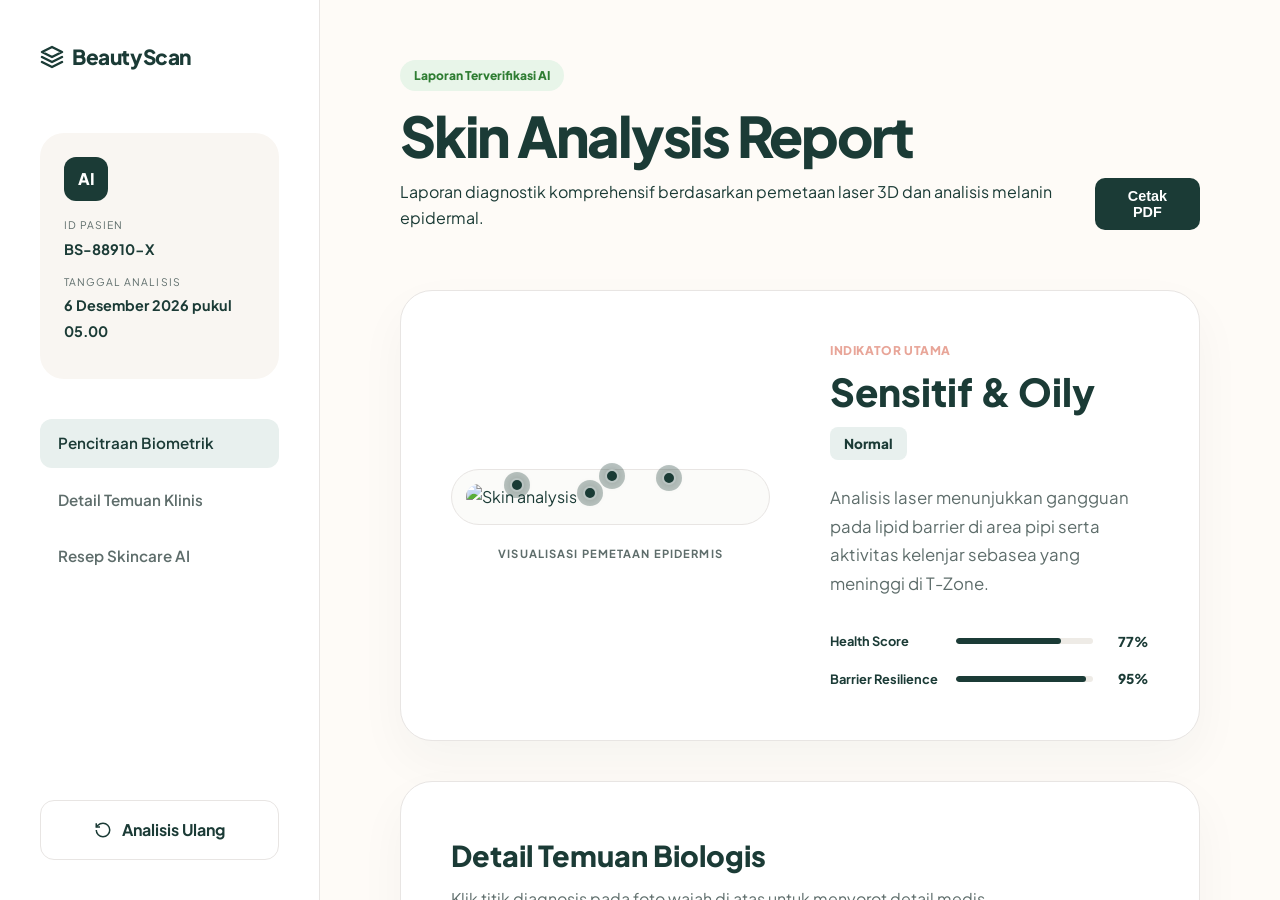
==== result.html @ 9c883212 "mantap banget" ====
<!DOCTYPE html>
<html lang="id">
<head>
  <meta charset="UTF-8" />
  <meta name="viewport" content="width=device-width, initial-scale=1.0" />
  <title>Hasil Diagnosis — BeautyScan</title>
  <link rel="preconnect" href="https://fonts.googleapis.com">
  <link rel="preconnect" href="https://fonts.gstatic.com" crossorigin>
  <link href="https://fonts.googleapis.com/css2?family=Plus+Jakarta+Sans:wght@400;500;600;700;800&display=swap" rel="stylesheet">
  <link rel="stylesheet" href="style.css" />
</head>
<body class="page-fade-in">
  <!-- Custom Cursor -->
  <div class="cursor-ring"></div>
  <div class="cursor-dot"></div>

  <div id="resultsView" class="report-container">
    
    <!-- Sidebar / Patient Info (Static but Premium) -->
    <aside class="report-sidebar">
      <div class="sidebar-header">
        <div class="logo">
          <svg width="24" height="24" viewBox="0 0 24 24" fill="none" stroke="var(--accent-main)" stroke-width="2.5" stroke-linecap="round" stroke-linejoin="round"><path d="M12 2L2 7l10 5 10-5-10-5z"/><path d="M2 17l10 5 10-5"/><path d="M2 12l10 5 10-5"/></svg>
          <span>BeautyScan</span>
        </div>
      </div>
      
      <div class="sidebar-user">
        <div class="user-avatar-wrap">
           <div class="avatar-placeholder">AI</div>
        </div>
        <div class="user-meta">
          <span class="meta-label">ID Pasien</span>
          <span class="meta-value">BS-88910-X</span>
        </div>
        <div class="user-meta">
          <span class="meta-label">Tanggal Analisis</span>
          <span class="meta-value" id="scanTimestamp">Memuat...</span>
        </div>
      </div>

      <nav class="report-nav">
        <a href="#results" class="active">Pencitraan Biometrik</a>
        <a href="#detailed-analysis">Detail Temuan Klinis</a>
        <a href="#recommendations">Resep Skincare AI</a>
      </nav>

      <div class="sidebar-footer">
        <a href="index.html" class="btn-re-scan">
          <svg width="18" height="18" viewBox="0 0 24 24" fill="none" stroke="currentColor" stroke-width="2"><path d="M3 12a9 9 0 1 0 9-9 9.75 9.75 0 0 0-6.74 2.74L3 8"/><path d="M3 3v5h5"/></svg>
          Analisis Ulang
        </a>
      </div>
    </aside>

    <!-- Main Report Content -->
    <main class="report-main">
      <header class="report-header">
        <div class="header-content">
          <span class="badge-status">Laporan Terverifikasi AI</span>
          <h1>Skin Analysis Report</h1>
          <p>Laporan diagnostik komprehensif berdasarkan pemetaan laser 3D dan analisis melanin epidermal.</p>
        </div>
        <div class="header-action">
          <button class="btn-print" onclick="window.print()">Cetak PDF</button>
        </div>
      </header>

      <section id="results" class="section-card hero-diagnostic">
        <div class="diagnostic-grid">
          <div class="visual-pane">
            <div class="annotated-wrap">
              <img id="resultImg" src="" alt="Skin analysis" class="result-photo" />
              <div class="annotation-dot dot-1" data-id="0"><span class="dot-pulse"></span></div>
              <div class="annotation-dot dot-2" data-id="1"><span class="dot-pulse"></span></div>
              <div class="annotation-dot dot-3" data-id="2"><span class="dot-pulse"></span></div>
              <div class="annotation-dot dot-4" data-id="3"><span class="dot-pulse"></span></div>
            </div>
            <div class="image-label">Visualisasi Pemetaan Epidermis</div>
          </div>
          <div class="insight-pane">
            <div class="insight-status-wrap">
              <span class="insight-small-label">Indikator Utama</span>
              <h2 id="primaryStatus">Menganalisis...</h2>
              <div class="condition-badge" id="conditionBadge">Normal</div>
            </div>
            <div class="insight-description">
              <p id="primaryDesc">Sistem AI sedang merekapitulasi data biologis Anda...</p>
            </div>
            
            <div class="skin-metrics-bar">
               <div class="metric-item">
                 <div class="metric-label">Health Score</div>
                 <div class="metric-track"><div class="metric-fill" style="width: 82%;"></div></div>
                 <div class="metric-value">82%</div>
               </div>
               <div class="metric-item">
                 <div class="metric-label">Barrier Resilience</div>
                 <div class="metric-track"><div class="metric-fill" style="width: 65%;"></div></div>
                 <div class="metric-value">65%</div>
               </div>
            </div>
          </div>
        </div>
      </section>

      <section id="detailed-analysis" class="section-card">
        <div class="section-header">
          <h3>Detail Temuan Biologis</h3>
          <p>Klik titik diagnosis pada foto wajah di atas untuk menyorot detail medis spesifik.</p>
        </div>
        <div id="resultCardsContainer" class="results-cards-grid">
          <!-- Dynamic Cards -->
        </div>
      </section>

      <section id="recommendations" class="section-card recommendation-box">
        <div class="section-header center">
           <span class="badge-reco">Rekomendasi Ahli AI</span>
           <h2>Preskripsi Skincare Personal</h2>
           <p>Kurasi produk berdasarkan kebutuhan nutrisi dan perlindungan barrier kulit Anda.</p>
        </div>

        <!-- Custom Filter -->
        <div class="filter-bar" id="toggleWrap" style="display:none;">
          <div class="sensitive-filter-card">
              <div class="filter-info">
                  <strong>Mode Kulit Sensitif</strong>
                  <span>Filter bahan aktif yang berpotensi mengiritasi.</span>
              </div>
              <label class="toggle-switch">
                  <input type="checkbox" id="sensitiveToggle">
                  <span class="toggle-slider"></span>
              </label>
          </div>
        </div>

        <div class="product-tabs-container">
          <div class="category-tabs">
            <button class="tab-btn active" data-cat="cleanser">
               <div class="icon">🧼</div>
               <span>Pembersih</span>
            </button>
            <button class="tab-btn" data-cat="moisturizer">
               <div class="icon">🧴</div>
               <span>Pelembap</span>
            </button>
            <button class="tab-btn" data-cat="serum">
               <div class="icon">🧪</div>
               <span>Serum</span>
            </button>
            <button class="tab-btn" data-cat="spf">
               <div class="icon">☀️</div>
               <span>Sunscreen</span>
            </button>
          </div>
          <div class="products-grid-modern" id="productsScroll">
             <!-- Products injected via JS -->
          </div>
        </div>
      </section>
      
      <footer class="report-footer">
        <p>Analisis ini didukung oleh BeautyScan AI Engine v2.4. Data bersifat referensi dan tidak menggantikan konsultasi medis langsung.</p>
      </footer>
    </main>
  </div>

  <div class="report-bg-ornaments"></div>

  <script src="script.js"></script>
</body>
</html>
---- style.css ----
:root {
  /* Colors */
  --base-bg: #FEFBF7; /* Krem Medvi-style */
  --alt-bg: #F9F6F2; /* Seksi background lebih gelap sedikit */
  --accent-main: #1B3B36; /* Deep Forest Green (Medvi Primary) */
  --accent-secondary: #E8A598; /* Peach (Tetap simpan untuk sentuhan kecantikan) */
  --accent-dark: #122925;
  --accent-light: #E8F0EE; /* Sage super terang */
  
  --text-main: #1B3B36; /* Pakai hijau gelap untuk teks agar lebih kohesif */
  --text-muted: #5E6D6B; /* Abu-abu kehijauan */
  
  --card-bg: #FFFFFF;
  --border-color: #E8E5E3;
  
  /* Badge Condition Colors */
  --badge-red: #FCE8E8;
  --badge-red-text: #E57373;
  --badge-yellow: #FFF4E5;
  --badge-yellow-text: #F6B86C;
  --badge-purple: #F3E8FC;
  --badge-purple-text: #A673E5;
  --badge-green: #E8FCEF;
  --badge-green-text: #66C48B;
  
  /* Metrics */
  --radius-sm: 8px;
  --radius-md: 16px;
  --radius-lg: 24px;
  --radius-xl: 32px;
  --radius-pill: 999px;
  
  --shadow-sm: 0 4px 12px rgba(44, 44, 42, 0.03);
  --shadow-md: 0 12px 32px rgba(44, 44, 42, 0.06);
  --shadow-lg: 0 24px 50px rgba(44, 44, 42, 0.1);
  
  --font-primary: 'Plus Jakarta Sans', sans-serif;
  --transition: 0.3s cubic-bezier(0.25, 0.8, 0.25, 1);
}

*, *::before, *::after { box-sizing: border-box; margin: 0; padding: 0; }
html { scroll-behavior: smooth; }

.page-fade-in {
  opacity: 0;
  transition: opacity 0.5s ease-out;
}

body {
  font-family: var(--font-primary);
  background-color: var(--base-bg);
  color: var(--text-main);
  line-height: 1.6;
}

/* ── CUSTOM CURSOR ── */
.cursor-ring {
  width: 32px;
  height: 32px;
  border: 1px solid var(--accent-main);
  border-radius: 50%;
  position: fixed;
  pointer-events: none;
  z-index: 10000;
  transition: transform 0.2s ease-out, opacity 0.3s ease, border-width 0.2s ease;
  transform: translate(-50%, -50%);
  opacity: 0;
}
.cursor-dot {
  width: 6px;
  height: 6px;
  background: var(--accent-main);
  border-radius: 50%;
  position: fixed;
  pointer-events: none;
  z-index: 10001;
  transform: translate(-50%, -50%);
  transition: transform 0.1s ease;
  opacity: 0;
}
body:hover .cursor-ring, body:hover .cursor-dot { opacity: 1; }

.cursor-ring.active { transform: translate(-50%, -50%) scale(1.8); background: rgba(27, 59, 54, 0.05); }

@media (min-width: 901px) {
  * { cursor: none !important; }
}
button, a, .faq-question, .tab-btn, .sample-img { cursor: none !important; }
a { text-decoration: none; color: inherit; transition: var(--transition); }

.container {
  max-width: 100%;
  margin: 0 auto;
  padding: 0 4%;
}

.alt-bg {
  background-color: var(--alt-bg);
}

/* ── MODULAR UI BUTTONS ── */
.btn-cta, .btn-primary-large {
  display: inline-flex;
  align-items: center;
  justify-content: center;
  background: var(--accent-main);
  color: #FFFFFF;
  border-radius: var(--radius-pill);
  font-weight: 600;
  transition: var(--transition);
  box-shadow: 0 4px 14px rgba(27, 59, 54, 0.2);
}

.btn-cta {
  padding: 10px 24px;
  font-size: 0.95rem;
}

.btn-primary-large {
  padding: 16px 36px;
  font-size: 1.1rem;
}

.btn-cta:hover, .btn-primary-large:hover {
  background: var(--accent-dark);
  transform: translateY(-3px) scale(1.02);
  box-shadow: 0 12px 28px rgba(27, 59, 54, 0.3);
}

.btn-cta:active, .btn-primary-large:active {
  transform: translateY(-1px) scale(0.98);
}

/* ── HEADER ── */
.app-header {
  padding: 20px 0;
  background: transparent;
  position: fixed;
  top: 0; left: 0; right: 0;
  z-index: 1000;
  transition: all 0.4s ease;
}

.app-header.scrolled {
  padding: 12px 0;
  background: rgba(254, 251, 247, 0.8);
  backdrop-filter: blur(20px);
  border-bottom: 1px solid rgba(27, 59, 54, 0.05);
  box-shadow: var(--shadow-sm);
}

.nav-container { display: flex; justify-content: space-between; align-items: center; max-width: 100%; margin: 0 auto; padding: 0 4%;}
.logo { display:flex; align-items:center; gap:8px; font-weight:800; font-size:1.3rem; color:var(--text-main); letter-spacing: -0.02em;}
.nav-links { display: flex; gap: 40px; font-weight: 500; font-size: 0.95rem; color: var(--text-muted); }
.nav-links a:hover { color: var(--accent-main); }
.nav-actions { display: flex; align-items: center; }

/* ── HERO SECTION ── */
.hero-section {
  padding: 160px 0 100px; /* offset for absolute header */
}
.hero-container {
  display: grid;
  grid-template-columns: 1fr 1fr;
  gap: 60px;
  align-items: center;
  max-width: 100%;
  margin: 0 auto;
  padding: 0 4%;
}

.hero-badge {
  display: inline-block;
  font-size: 0.85rem;
  font-weight: 600;
  color: var(--accent-main);
  background: var(--accent-light);
  padding: 6px 16px;
  border-radius: var(--radius-pill);
  margin-bottom: 24px;
}

.hero-headline {
  font-size: clamp(2.5rem, 5vw, 4.2rem);
  font-weight: 800;
  line-height: 1.15;
  margin-bottom: 24px;
  letter-spacing: -0.03em;
}

.hero-headline span {
  color: var(--accent-main);
}

.hero-subtitle {
  font-size: 1.15rem;
  color: var(--text-muted);
  margin-bottom: 40px;
  max-width: 90%;
  line-height: 1.7;
}

/* Hero Visual */
.hero-visual { position: relative; }
.image-wrapper {
  position: relative;
  border-radius: var(--radius-xl);
  z-index: 1;
}
.hero-img {
  width: 100%;
  height: 540px;
  object-fit: cover;
  border-radius: var(--radius-xl);
}

.floating-badge {
  position: absolute;
  background: rgba(255, 255, 255, 0.95);
  backdrop-filter: blur(10px);
  padding: 12px 20px;
  border-radius: var(--radius-pill);
  box-shadow: var(--shadow-md);
  font-weight: 600;
  font-size: 0.9rem;
  display: flex;
  align-items: center;
  gap: 10px;
  z-index: 2;
  animation: floatUpDown 4s ease-in-out infinite;
}

.badge-1 { top: 40px; right: -20px; }
.badge-2 { bottom: 60px; left: -30px; animation-delay: 1.5s; }

.badge-dot { width: 10px; height: 10px; border-radius: 50%; display: block; }
.pulse-pink { background: var(--accent-main); box-shadow: 0 0 0 4px var(--accent-light); }
.pulse-sage { background: #81C784; box-shadow: 0 0 0 4px #E8F5E9; }

@keyframes floatUpDown {
  0%, 100% { transform: translateY(0); }
  50% { transform: translateY(-10px); }
}

/* ── COMMON SECTION STRUCTURE ── */
.section-spacer { padding: 80px 0; }
.section-header { margin-bottom: 64px; }
.section-header.center { text-align: center; }
.section-header h2 { font-size: clamp(2.2rem, 4vw, 3rem); font-weight: 800; letter-spacing: -0.02em; margin-bottom: 16px; line-height: 1.1; }
.section-header p { font-size: 1.15rem; color: var(--text-muted); max-width: 600px; margin: 0 auto; line-height: 1.6; }

/* ── HOW IT WORKS ── */
.how-it-works-section { background-color: var(--alt-bg); }
.steps-grid { display: grid; grid-template-columns: repeat(3, 1fr); gap: 60px; }
.step-card { text-align: center; position: relative; }
.step-number {
  color: var(--accent-light);
  font-size: 10rem;
  font-weight: 800;
  position: absolute;
  top: -60px; left: 50%;
  transform: translateX(-50%);
  z-index: 0;
  opacity: 0.4;
  line-height: 1;
  pointer-events: none;
}
.step-icon {
  width: 84px; height: 84px;
  background: white;
  border-radius: 50%;
  border: 1px solid var(--border-color);
  display: flex; align-items: center; justify-content: center;
  margin: 0 auto 32px;
  color: var(--accent-main);
  position: relative; z-index: 1;
  box-shadow: var(--shadow-sm);
}
.step-card h3 { font-size: 1.5rem; margin-bottom: 16px; font-weight: 700; position: relative; z-index: 1;}
.step-card p { color: var(--text-muted); position: relative; z-index: 1; font-size: 1.05rem; }

/* ── ASYMMETRIC GRIDS (MEDVI STYLE) ── */
.medvi-grid {
  display: grid;
  grid-template-columns: 1fr 1fr;
  gap: 100px;
  align-items: center;
}

.medvi-grid.reverse { direction: rtl; }
.medvi-grid.reverse > * { direction: ltr; }

.grid-visual-composite {
  display: grid;
  grid-template-columns: repeat(2, 1fr);
  gap: 20px;
  position: relative;
}

.img-main { grid-column: span 2; border-radius: var(--radius-lg); height: 400px; object-fit: cover; }
.img-sub { border-radius: var(--radius-lg); height: 250px; object-fit: cover; }

.content-block h2 {
  font-size: clamp(2rem, 4vw, 3rem);
  font-weight: 800;
  line-height: 1.1;
  margin-bottom: 24px;
  letter-spacing: -0.02em;
}

.content-block p {
  font-size: 1.1rem;
  color: var(--text-muted);
  margin-bottom: 32px;
  max-width: 500px;
}

.checklist {
  list-style: none;
  margin-bottom: 32px;
}

.checklist li {
  display: flex;
  align-items: center;
  gap: 12px;
  margin-bottom: 12px;
  font-weight: 600;
  color: var(--text-main);
}

/* ── RESULTS LAYOUT ── */
.results-header { text-align: left; }
.results-layout { display: block; position: relative; }
.results-main-stack { display: flex; flex-direction: column; gap: 40px; width: 100%; }
.results-top-row { display: grid; grid-template-columns: 1.2fr 1fr; gap: 40px; align-items: stretch; margin-bottom: 20px; }

@media (max-width: 1100px) {
  .results-top-row { grid-template-columns: 1fr; }
}

.results-visual-col { display: flex; flex-direction: column; width: 100%; min-width: 0; }
.annotated-wrap.modern-card { min-height: 500px; display: flex; align-items: center; justify-content: center; overflow: hidden; width: 100%; }
.result-photo { width: 100%; height: auto; max-height: 700px; object-fit: cover; }

.primary-insight-card {
  background: var(--accent-main);
  color: white;
  padding: 40px;
  border-radius: var(--radius-xl);
  display: flex;
  flex-direction: column;
  justify-content: center;
  box-shadow: var(--shadow-lg);
  width: 100%;
}
.primary-insight-card .small-badge { color: rgba(255,255,255,0.6); margin-bottom: 24px;}
.primary-insight-card h2 { font-size: 2.22rem; margin-bottom: 20px; font-weight: 800; line-height: 1.2; }
.primary-insight-card h2 span { color: var(--accent-secondary); }
.primary-insight-card p { font-size: 1.15rem; opacity: 0.9; line-height: 1.7; }

.results-cards-container { 
  display: grid; 
  grid-template-columns: 1fr; 
  gap: 24px; 
  width: 100%;
}
.result-card {
  background: var(--card-bg);
  border-radius: var(--radius-lg);
  padding: 32px;
  border: 1px solid var(--border-color);
  transition: var(--transition);
}
.result-card:hover { border-color: var(--accent-main); box-shadow: var(--shadow-md); transform: translateY(-4px); }
.result-card-header { display: flex; align-items: center; gap: 16px; margin-bottom: 24px; }
.result-card-icon { width: 52px; height: 52px; border-radius: 14px; background: var(--alt-bg); display: flex; align-items: center; justify-content: center; color: var(--accent-main); }
.result-card-title h3 { font-size: 1.25rem; font-weight: 700; margin-bottom: 4px; }
.result-status { font-size: 0.7rem; font-weight: 800; text-transform: uppercase; letter-spacing: 0.05em; padding: 4px 12px; border-radius: 100px; background: var(--border-color); color: var(--text-muted); }

.result-card-body p { font-size: 1rem; color: var(--text-muted); line-height: 1.6; margin-bottom: 20px; }
.result-card-body strong { color: var(--text-main); display: block; margin-top: 20px; font-size: 0.85rem; text-transform: uppercase; letter-spacing: 0.05em; margin-bottom: 6px; }

/* ── RECOMMENDATIONS ── */
.reco-section { padding-top: 100px; border-top: 1px solid var(--border-color); }
.products-grid { 
  display: grid; 
  grid-template-columns: repeat(2, 1fr); 
  gap: 30px; 
  max-width: 1000px; 
  margin: 0 auto;
}
.product-card {
  display: grid;
  grid-template-columns: 200px 1fr;
  background: var(--card-bg);
  border-radius: var(--radius-lg);
  overflow: hidden;
  border: 1px solid var(--border-color);
  transition: var(--transition);
}
.product-img-box { height: 100%; background: #F8F8F8; }
.product-body { padding: 32px; }

/* ── SKELETON LOADER ── */
.skeleton {
  background: linear-gradient(110deg, #ececec 8%, #f5f5f5 18%, #ececec 33%);
  background-size: 200% 100%;
  animation: 1.5s shine linear infinite;
  border-radius: 12px;
}
@keyframes shine { to { background-position-x: -200%; } }

/* ── CHECKLIST ── */
.checklist { list-style: none; margin-top: 24px; }
.checklist li {
  position: relative;
  padding-left: 28px;
  margin-bottom: 12px;
  font-weight: 600;
  color: var(--text-main);
}
.checklist li::before {
  content: '→';
  position: absolute;
  left: 0;
  color: var(--accent-secondary);
  font-weight: 900;
}

.checklist-anim li {
  opacity: 0;
  transform: translateX(15px);
  animation: slideCheck 0.5s cubic-bezier(0.2, 0.8, 0.2, 1) forwards;
}
.checklist-anim li:nth-child(1) { animation-delay: 0.2s; }
.checklist-anim li:nth-child(2) { animation-delay: 0.4s; }
.checklist-anim li:nth-child(3) { animation-delay: 0.6s; }
.checklist-anim li:nth-child(4) { animation-delay: 0.8s; }

@keyframes slideCheck {
  to { opacity: 1; transform: translateX(0); }
}

/* ── FAQ SECTION ── */
.faq-container { max-width: 800px; margin: 0 auto; }
.faq-item {
  border-bottom: 1px solid var(--border-color);
  padding: 24px 0;
}
.faq-question {
  font-size: 1.25rem;
  font-weight: 700;
  display: flex;
  justify-content: space-between;
  align-items: center;
  cursor: pointer;
}
.faq-answer {
  padding-top: 16px;
  color: var(--text-muted);
  display: none;
}
.faq-item.active .faq-answer { display: block; }
.faq-item.active .faq-question svg { transform: rotate(180deg); }

/* ── FEATURES ── */
.features-grid { display: grid; grid-template-columns: repeat(3, 1fr); gap: 24px; }
.feature-card {
  background: var(--card-bg);
  padding: 40px 32px;
  border-radius: var(--radius-lg);
  border: 1px solid var(--border-color);
  box-shadow: var(--shadow-sm);
  transition: var(--transition);
}
.feature-card:hover {
  transform: translateY(-5px);
  box-shadow: var(--shadow-md);
}
.f-icon { font-size: 2.5rem; margin-bottom: 24px; color: var(--accent-main); }
.feature-card.reveal { opacity: 0; transform: translateY(30px); transition: all 0.8s cubic-bezier(0.25, 1, 0.5, 1); }
.feature-card.reveal.active { opacity: 1; transform: translateY(0); }

/* ── SCROLL REVEAL UTILITY ── */
.reveal { opacity: 0; transform: translateY(40px); transition: all 0.8s cubic-bezier(0.22, 1, 0.36, 1); }
.reveal.active { opacity: 1; transform: translateY(0); }

/* ── UPLOAD SECTION ── */
.upload-header { text-align: center; margin-bottom: 48px; }
.upload-header h2 { font-size: clamp(2.2rem, 3.5vw, 2.8rem); font-weight: 800; margin-bottom: 12px; line-height: 1.1; }
.upload-header p { color: var(--text-muted); font-size: 1.1rem; }

.upload-wrapper { display: flex; flex-direction: column; align-items: center; }
.upload-card { max-width: 860px !important; }
.modern-card {
  background: var(--card-bg);
  width: 100%;
  max-width: 600px;
  border-radius: var(--radius-xl);
  box-shadow: var(--shadow-md);
  overflow: hidden;
}

.card-state { padding: 48px; text-align: center; }

/* State 1: Upload DND */
.upload-border-dashed {
  border: 2px dashed var(--accent-main);
  border-radius: var(--radius-lg);
  padding: 60px 20px;
  transition: var(--transition);
  background: rgba(250, 218, 221, 0.1);
}
.modern-card.drag-over .upload-border-dashed {
  background: var(--accent-light);
  border-style: solid;
}
.cloud-icon { color: var(--accent-main); margin-bottom: 20px; }
.upload-border-dashed h3 { font-size: 1.4rem; font-weight: 700; margin-bottom: 8px; }
.drop-text { color: var(--text-muted); margin-bottom: 32px; }

.sample-images-wrap { margin-top: 32px; }
.sample-text { font-size: 0.9rem; color: var(--text-muted); margin-bottom: 16px; }
.sample-row { display: flex; gap: 12px; justify-content: center; }
.sample-img {
  width: 60px; height: 60px;
  border-radius: var(--radius-sm);
  background-size: cover; background-position: center;
  cursor: pointer;
  border: 2px solid transparent;
  transition: var(--transition);
}
.sample-img:hover { border-color: var(--accent-main); transform: scale(1.05); }

/* State 2: Scanner Shimmer */
.scanning-wrapper { width: 100%; }
.scan-image-wrap {
  position: relative;
  width: 100%;
  aspect-ratio: 1;
  max-height: 300px;
  border-radius: var(--radius-lg);
  overflow: hidden;
  margin-bottom: 32px;
}
.scan-img-underlay { width: 100%; height: 100%; object-fit: cover; opacity: 0.8; filter: grayscale(50%); }
.shimmer-overlay {
  position: absolute;
  inset: 0;
  background: linear-gradient(90deg, transparent, rgba(232, 165, 152, 0.2), transparent);
  background-size: 200% 100%;
  animation: shimmer 2s infinite;
  z-index: 1;
}
@keyframes shimmer { 0% { background-position: -200% 0; } 100% { background-position: 200% 0; } }

.scanning-scanner-line {
  position: absolute; left: 0; right: 0; height: 3px;
  background: var(--accent-main);
  box-shadow: 0 0 15px 4px rgba(232, 165, 152, 0.6);
  animation: scanLine 2.5s ease-in-out infinite alternate;
  z-index: 2;
}
@keyframes scanLine { 0% { top: 0; } 100% { top: 100%; } }

.scan-progress-area h3 { font-size: 1.25rem; font-weight: 700; margin-bottom: 16px; }
.scan-progress-track { width: 100%; height: 8px; background: var(--border-color); border-radius: var(--radius-pill); margin-bottom: 12px; overflow: hidden; }
.scan-progress-fill { height: 100%; width: 0%; background: var(--accent-main); transition: width 0.1s linear; }
.scan-hint { font-size: 0.9rem; color: var(--text-muted); }


/* ── TESTIMONIALS ── */
.testi-grid { display: grid; grid-template-columns: 1fr 1fr; gap: 32px; max-width: 900px; margin: 0 auto;}
.testi-card {
  background: var(--card-bg);
  padding: 40px;
  border-radius: var(--radius-lg);
  border: 1px solid var(--border-color);
  box-shadow: var(--shadow-sm);
}
.testi-stars { color: #FFB800; font-size: 1.2rem; margin-bottom: 20px; }
.testi-text { font-size: 1.1rem; font-weight: 500; font-style: italic; margin-bottom: 32px; line-height: 1.6; }
.testi-user { display: flex; align-items: center; gap: 16px; }
.t-avatar img { width: 48px; height: 48px; border-radius: 50%; object-fit: cover; }
.t-info strong { font-weight: 700; display: block; }
.t-info span { font-size: 0.85rem; color: var(--text-muted); }


/* ── FOOTER ── */
.site-footer { background: var(--card-bg); padding: 80px 0 30px; border-top: 1px solid var(--border-color); }
.footer-grid { display: grid; grid-template-columns: 2fr 1fr 1fr; gap: 60px; margin-bottom: 60px; }
.f-about { color: var(--text-muted); margin-top: 16px; max-width: 300px; }
.f-col h4 { font-size: 1rem; font-weight: 700; margin-bottom: 24px; }
.f-col a { display: block; margin-bottom: 16px; color: var(--text-muted); font-weight: 500;}
.f-col a:hover { color: var(--accent-main); }
.footer-bottom { border-top: 1px solid var(--border-color); padding-top: 30px; text-align: center; color: var(--text-muted); font-size: 0.9rem; }


/* ── NEW REPORT LAYOUT (RESULT PAGE) ── */
.report-container {
  display: flex;
  min-height: 100vh;
  background: var(--base-bg);
  position: relative;
  overflow: hidden;
}

/* Sidebar */
.report-sidebar {
  width: 320px;
  background: white;
  border-right: 1px solid var(--border-color);
  padding: 40px;
  display: flex;
  flex-direction: column;
  position: sticky;
  top: 0;
  height: 100vh;
  z-index: 100;
  overflow-y: auto; /* Agar sidebar bisa di-scroll jika konten berlebih */
}

.sidebar-header { margin-bottom: 60px; }
.sidebar-user { margin-bottom: 40px; padding: 24px; background: var(--alt-bg); border-radius: var(--radius-lg); }
.avatar-placeholder { width: 44px; height: 44px; background: var(--accent-main); color: white; border-radius: 12px; display: flex; align-items: center; justify-content: center; font-weight: 800; margin-bottom: 16px; }
.user-meta { margin-bottom: 12px; }
.meta-label { display: block; font-size: 0.65rem; text-transform: uppercase; letter-spacing: 0.1em; color: var(--text-muted); margin-bottom: 2px; }
.meta-value { font-weight: 700; font-size: 0.9rem; color: var(--text-main); }

.report-nav { display: flex; flex-direction: column; gap: 8px; flex: 1; }
.report-nav a { padding: 12px 18px; border-radius: 12px; font-weight: 600; color: var(--text-muted); transition: all 0.3s ease; font-size: 0.95rem; text-decoration: none; }
.report-nav a:hover, .report-nav a.active { background: var(--accent-light); color: var(--accent-main); }

.btn-re-scan { display: flex; align-items: center; justify-content: center; gap: 10px; padding: 16px; background: white; border: 1px solid var(--border-color); border-radius: 14px; font-weight: 700; color: var(--accent-main); transition: all 0.3s ease; margin-top: 30px; text-decoration: none; }
.btn-re-scan:hover { background: var(--accent-light); border-color: var(--accent-main); }

/* Main Content Area */
.report-main {
  flex: 1;
  padding: 60px 80px;
  overflow-y: auto;
  position: relative;
  z-index: 5;
  height: 100vh; /* Pastikan sticky sidebar bekerja dengan scroll container ini */
}

.report-header { display: flex; justify-content: space-between; align-items: flex-end; margin-bottom: 60px; }
.badge-status { display: inline-block; padding: 6px 14px; background: #E8F5E9; color: #2E7D32; border-radius: 100px; font-size: 0.75rem; font-weight: 800; margin-bottom: 16px; }
.report-header h1 { font-size: 3.5rem; font-weight: 800; letter-spacing: -0.04em; line-height: 1; margin-bottom: 16px; }
.btn-print { padding: 10px 20px; background: var(--accent-main); color: white; border-radius: 10px; font-weight: 700; border: none; font-size: 0.9rem; }

/* Section Cards */
.section-card { background: white; border-radius: 32px; padding: 50px; margin-bottom: 40px; border: 1px solid var(--border-color); box-shadow: 0 20px 50px rgba(27, 59, 54, 0.04); }
.section-header { margin-bottom: 32px; text-align: left; }
.section-header.center { text-align: center; }
.section-header h3 { font-size: 1.8rem; font-weight: 800; margin-bottom: 8px; }
.section-header p { font-size: 1rem; color: var(--text-muted); margin: 0; }
.section-header.center p { margin: 0 auto; max-width: 600px; }

/* Diagnostic Hero Grid */
.diagnostic-grid { display: grid; grid-template-columns: 1fr 1fr; gap: 60px; align-items: center; }
.visual-pane .annotated-wrap { background: #fbfbf9; padding: 14px; border-radius: var(--radius-xl); border: 1px solid var(--border-color); position: relative;}
.result-photo { width: 100%; border-radius: var(--radius-lg); object-fit: cover; max-height: 500px;}
.image-label { text-align: center; font-size: 0.7rem; color: var(--text-muted); margin-top: 20px; font-weight: 700; text-transform: uppercase; letter-spacing: 0.1em; }

/* Annotation Dots & Labels */
.annotation-dot { position: absolute; width: 24px; height: 24px; cursor: pointer; z-index: 10; transform: translate(-50%, -50%); }
.dot-1 { top: 25%; left: 70%; } .dot-2 { top: 52%; left: 45%; } .dot-3 { top: 38%; left: 22%; } .dot-4 { top: 20%; left: 52%; }
.dot-pulse { display: block; width: 14px; height: 14px; background: var(--accent-main); border-radius: 50%; border: 2px solid white; box-shadow: 0 0 10px rgba(0,0,0,0.2); position: relative; }
.dot-pulse::after { content: ''; position: absolute; inset: -8px; background: rgba(27,59,54,0.3); border-radius: 50%; animation: pulseDot 2s ease-out infinite; }

/* Handle/Hint indicator */
.annotation-dot::before {
  content: 'Diagnosis Point';
  position: absolute;
  bottom: 120%;
  left: 50%;
  transform: translateX(-50%) translateY(10px);
  background: var(--accent-main);
  color: white;
  font-size: 0.65rem;
  font-weight: 800;
  padding: 4px 10px;
  border-radius: 4px;
  white-space: nowrap;
  opacity: 0;
  transition: all 0.3s ease;
  pointer-events: none;
}
.annotation-dot:hover::before { opacity: 1; transform: translateX(-50%) translateY(0); }
@keyframes pulseDot { 0% { transform: scale(1); opacity: 1; } 100% { transform: scale(2.5); opacity: 0; } }

.insight-pane { display: flex; flex-direction: column; }
.insight-status-wrap { margin-bottom: 24px; }
.insight-small-label { font-size: 0.75rem; font-weight: 800; color: var(--accent-secondary); text-transform: uppercase; margin-bottom: 8px; display: block; letter-spacing: 0.05em; }
.insight-status-wrap h2 { font-size: 2.4rem; font-weight: 800; margin-bottom: 12px; line-height: 1.2; }
.condition-badge { display: inline-block; padding: 6px 14px; background: var(--accent-light); color: var(--accent-main); border-radius: 8px; font-weight: 800; font-size: 0.85rem; }
.insight-description { font-size: 1.05rem; color: var(--text-muted); line-height: 1.7; margin-bottom: 32px; }

/* Metrics Bar */
.skin-metrics-bar { display: flex; flex-direction: column; gap: 16px; }
.metric-item { display: grid; grid-template-columns: 110px 1fr 40px; gap: 16px; align-items: center; }
.metric-label { font-size: 0.8rem; font-weight: 700; }
.metric-track { height: 6px; background: #EEEBE6; border-radius: 100px; overflow: hidden; }
.metric-fill { height: 100%; background: var(--accent-main); border-radius: 100px; }
.metric-value { font-weight: 800; font-size: 0.85rem; text-align: right; }

/* Detailed Cards Grid */
.results-cards-grid { display: grid; grid-template-columns: repeat(2, 1fr); gap: 20px; }
.result-card-modern { background: #fbfbf9; padding: 28px; border-radius: 20px; border: 1px solid transparent; transition: all 0.3s ease; }
.result-card-modern:hover { background: white; border-color: var(--border-color); box-shadow: 0 10px 30px rgba(0,0,0,0.03); transform: translateY(-3px); }

/* Reco Box & Tabs */
.recommendation-box { background: white; }
.category-tabs { 
  display: flex; 
  gap: 16px; 
  margin-bottom: 40px; 
  background: var(--alt-bg); 
  padding: 8px; 
  border-radius: 20px; 
  width: fit-content;
}

.tab-btn {
  display: flex;
  align-items: center;
  gap: 10px;
  background: transparent;
  border: none;
  padding: 12px 24px;
  border-radius: 14px;
  font-family: inherit;
  font-weight: 700;
  font-size: 0.95rem;
  color: var(--text-muted);
  transition: all 0.3s ease;
}

.tab-btn .icon { font-size: 1.2rem; }

.tab-btn.active {
  background: white;
  color: var(--accent-main);
  box-shadow: 0 4px 12px rgba(0,0,0,0.05);
}

.tab-btn:hover:not(.active) {
  background: rgba(27,59,54,0.03);
  color: var(--accent-main);
}
.products-grid-modern { display: grid; grid-template-columns: repeat(2, 1fr); gap: 24px; }
.product-card-premium { background: white; border-radius: 24px; overflow: hidden; border: 1px solid var(--border-color); display: flex; flex-direction: column; transition: all 0.4s ease; }
.product-card-premium:hover { transform: translateY(-6px); box-shadow: 0 15px 40px rgba(0,0,0,0.05); }
.product-img-wrap { height: 210px; background: #F7F7F7; display: flex; align-items: center; justify-content: center; position: relative; }
.product-badge { position: absolute; top: 12px; left: 12px; padding: 4px 10px; background: var(--accent-main); color: white; font-size: 0.65rem; font-weight: 800; border-radius: 100px; }
.product-content { padding: 24px; flex: 1; display: flex; flex-direction: column; }
.product-brand { font-size: 0.7rem; font-weight: 800; color: var(--accent-secondary); text-transform: uppercase; margin-bottom: 6px; letter-spacing: 0.1em; }
.product-name { font-size: 1.15rem; font-weight: 800; margin-bottom: 10px; line-height: 1.3; }
.product-desc { font-size: 0.9rem; color: var(--text-muted); line-height: 1.6; margin-bottom: 20px; flex: 1; }
.product-meta { display: flex; justify-content: space-between; align-items: center; padding-top: 16px; border-top: 1px dashed #EDECE9; }
.product-price { font-weight: 800; font-size: 1.1rem; }
.btn-buy { padding: 8px 18px; background: var(--accent-light); color: var(--accent-main); border-radius: 100px; font-weight: 700; font-size: 0.85rem; }

/* Filter & Toggle Bar */
.filter-bar { margin-bottom: 32px; }
.sensitive-filter-card { 
  display: flex; 
  justify-content: space-between; 
  align-items: center; 
  padding: 24px; 
  background: #FFF9FA; 
  border: 1px solid #FFEBEB; 
  border-radius: 20px; 
  box-shadow: 0 4px 15px rgba(255, 105, 135, 0.05);
}

.filter-info strong { display: block; font-size: 1.05rem; font-weight: 800; color: #D81B60; margin-bottom: 2px; }
.filter-info span { font-size: 0.9rem; color: #AD1457; opacity: 0.8; }

.toggle-switch {
  position: relative;
  display: inline-block;
  width: 54px;
  height: 28px;
}

.toggle-switch input { opacity: 0; width: 0; height: 0; }

.toggle-slider {
  position: absolute;
  cursor: pointer;
  top: 0; left: 0; right: 0; bottom: 0;
  background-color: #E0E0E0;
  transition: .4s;
  border-radius: 34px;
}

.toggle-slider:before {
  position: absolute;
  content: "";
  height: 22px; width: 22px;
  left: 3px; bottom: 3px;
  background-color: white;
  transition: .4s;
  border-radius: 50%;
  box-shadow: 0 2px 4px rgba(0,0,0,0.1);
}

.toggle-switch input:checked + .toggle-slider {
  background-color: #EC407A; /* Pinkish accent for sensitive */
}

.toggle-switch input:checked + .toggle-slider:before {
  transform: translateX(26px);
}


/* ── IMMERSIVE SCAN VIEW ── */
.scan-fullscreen { display: flex; align-items: center; justify-content: center; width: 100vw; height: 100vh; padding: 40px; background: var(--base-bg); position: fixed; inset: 0; z-index: 1000; }
.scan-layout-container { display: grid; grid-template-columns: 1.1fr 1fr; width: 100%; max-width: 1100px; height: 85vh; background: white; border-radius: 32px; overflow: hidden; box-shadow: 0 50px 100px rgba(27, 59, 54, 0.12); border: 1px solid rgba(27, 59, 54, 0.05); }
.scan-visual-pane { background: #fbfbf9; display: flex; align-items: center; justify-content: center; padding: 40px; position: relative; overflow: hidden; border-right: 1px solid var(--border-color); }
.scan-photo-frame { position: relative; width: 100%; max-width: 420px; max-height: calc(100% - 20px); aspect-ratio: 4/5; border-radius: 24px; overflow: hidden; box-shadow: 0 30px 60px rgba(27,59,54,0.12); display: flex; align-items: center; justify-content: center; }
.scan-photo-frame img { width: 100%; height: 100%; object-fit: cover; }
.scan-dashboard-pane { display: flex; flex-direction: column; padding: 60px 50px; background: white; }
.scan-live-badge { display: inline-block; padding: 6px 14px; background: var(--accent-light); color: var(--accent-main); border-radius: 100px; font-size: 0.75rem; font-weight: 800; margin-bottom: 20px; letter-spacing: 0.05em; }
.scan-msg { font-size: 2rem; font-weight: 800; line-height: 1.2; letter-spacing: -0.02em; margin-bottom: 12px; }
.scan-sub { color: var(--text-muted); line-height: 1.6; margin-bottom: 40px; }
.scan-progress-track { height: 10px; background: #F0f0ed; border-radius: 100px; overflow: hidden; margin-bottom: 12px; }
.scan-progress-fill { height: 100%; background: linear-gradient(90deg, var(--accent-main), var(--accent-secondary)); transition: width 0.1s linear; }
.progress-info { display: flex; justify-content: space-between; font-weight: 700; font-size: 0.85rem; margin-bottom: 8px; }

/* Responsive Overrides */
@media (max-width: 1024px) {
  .report-container { flex-direction: column; }
  .report-sidebar { width: 100%; height: auto; position: relative; padding: 24px; border-right: none; border-bottom: 1px solid var(--border-color); }
  .report-main { padding: 40px 24px; }
  .diagnostic-grid { grid-template-columns: 1fr; gap: 40px; }
  .results-cards-grid { grid-template-columns: 1fr; }
  .products-grid-modern { grid-template-columns: 1fr; }
  .scan-layout-container { grid-template-columns: 1fr; height: auto; max-height: 90vh; overflow-y: auto; }
  .scan-visual-pane { border-right: none; border-bottom: 1px solid var(--border-color); padding: 30px; }
}

@media (max-width: 640px) {
  .report-header h1 { font-size: 2.5rem; }
  .section-card { padding: 24px; border-radius: 20px; }
  .report-sidebar { padding: 20px; }
  .avatar-placeholder { width: 36px; height: 36px; font-size: 0.9rem; }
  .scan-msg { font-size: 1.6rem; }
}

/* Report Additions */
.result-card-header { display: flex; align-items: center; gap: 16px; margin-bottom: 24px; }
.result-title-group { display: flex; flex-direction: column; gap: 4px; }
.result-title { font-size: 1.1rem; font-weight: 800; color: var(--text-main); line-height: 1.2; }
.status-badge { display: inline-block; width: fit-content; padding: 4px 10px; border-radius: 6px; font-size: 0.65rem; font-weight: 800; text-transform: uppercase; letter-spacing: 0.05em; }

.badge-mild { background: #E8F5E9; color: #2E7D32; }
.badge-moderate { background: #FFF3E0; color: #EF6C00; }
.badge-significant { background: #FFEBEE; color: #C62828; }

.detail-row { font-size: 0.9rem; color: var(--text-muted); line-height: 1.6; margin-bottom: 16px; }
.detail-row strong { display: block; color: var(--text-main); font-weight: 800; font-size: 0.7rem; text-transform: uppercase; letter-spacing: 0.1em; margin-bottom: 4px; }
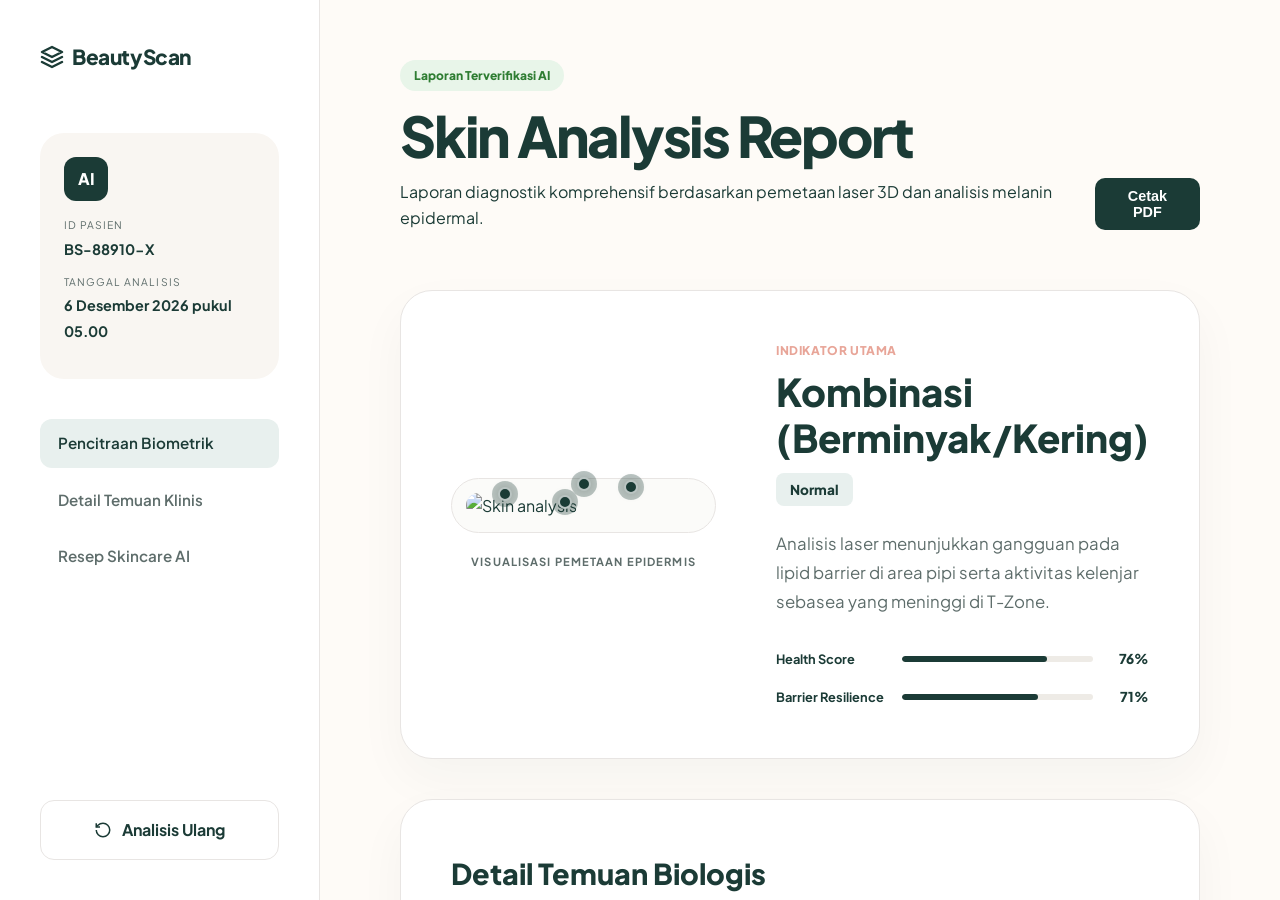
==== commit 4f992798: "m" ====
--- a/result.html
+++ b/result.html
@@ -2,7 +2,10 @@
 <html lang="id">
 <head>
   <meta charset="UTF-8" />
-  <meta name="viewport" content="width=device-width, initial-scale=1.0" />
+  <meta name="viewport" content="width=device-width, initial-scale=1.0, maximum-scale=1.0, user-scalable=no" />
+  <meta name="theme-color" content="#FEFBF7" />
+  <meta name="apple-mobile-web-app-capable" content="yes" />
+  <meta name="apple-mobile-web-app-status-bar-style" content="default" />
   <title>Hasil Diagnosis — BeautyScan</title>
   <link rel="preconnect" href="https://fonts.googleapis.com">
   <link rel="preconnect" href="https://fonts.gstatic.com" crossorigin>
--- a/style.css
+++ b/style.css
@@ -831,27 +831,58 @@
 .scan-progress-fill { height: 100%; background: linear-gradient(90deg, var(--accent-main), var(--accent-secondary)); transition: width 0.1s linear; }
 .progress-info { display: flex; justify-content: space-between; font-weight: 700; font-size: 0.85rem; margin-bottom: 8px; }
 
-/* Responsive Overrides */
+/* ── UNIVERSAL RESPONSIVE POLISH ── */
 @media (max-width: 1024px) {
+  .hero-container { grid-template-columns: 1fr; text-align: center; gap: 40px; padding-top: 40px; }
+  .hero-subtitle { margin: 0 auto 40px; }
+  .medvi-grid { grid-template-columns: 1fr; gap: 40px; }
+  .medvi-grid.reverse { direction: ltr; }
+  .steps-grid { grid-template-columns: 1fr; gap: 40px; }
+  .features-grid { grid-template-columns: 1fr; }
+  
   .report-container { flex-direction: column; }
-  .report-sidebar { width: 100%; height: auto; position: relative; padding: 24px; border-right: none; border-bottom: 1px solid var(--border-color); }
-  .report-main { padding: 40px 24px; }
+  .report-sidebar { 
+    width: 100%; height: auto; position: relative; padding: 30px 24px; 
+    border-right: none; border-bottom: 1px solid var(--border-color); 
+  }
+  .sidebar-header { margin-bottom: 30px; }
+  .sidebar-user { display: grid; grid-template-columns: auto 1fr 1fr; align-items: center; gap: 20px; padding: 16px; margin-bottom: 20px; }
+  .user-avatar-wrap { margin-bottom: 0; }
+  .avatar-placeholder { margin-bottom: 0; }
+  .report-nav { flex-direction: row; overflow-x: auto; padding-bottom: 10px; gap: 5px; }
+  .report-nav a { white-space: nowrap; padding: 10px 16px; font-size: 0.85rem; }
+  .btn-re-scan { margin-top: 15px; width: 100%; }
+
+  .report-main { padding: 40px 24px; height: auto; overflow: visible; }
+  .report-header { flex-direction: column; align-items: flex-start; gap: 20px; margin-bottom: 40px; }
+  .report-header h1 { font-size: 2.8rem; }
+  
   .diagnostic-grid { grid-template-columns: 1fr; gap: 40px; }
   .results-cards-grid { grid-template-columns: 1fr; }
   .products-grid-modern { grid-template-columns: 1fr; }
-  .scan-layout-container { grid-template-columns: 1fr; height: auto; max-height: 90vh; overflow-y: auto; }
+  
+  .scan-layout-container { grid-template-columns: 1fr; height: auto; max-height: 95vh; overflow-y: auto; }
   .scan-visual-pane { border-right: none; border-bottom: 1px solid var(--border-color); padding: 30px; }
+  .scan-dashboard-pane { padding: 30px 24px; }
 }
 
 @media (max-width: 640px) {
-  .report-header h1 { font-size: 2.5rem; }
-  .section-card { padding: 24px; border-radius: 20px; }
-  .report-sidebar { padding: 20px; }
-  .avatar-placeholder { width: 36px; height: 36px; font-size: 0.9rem; }
-  .scan-msg { font-size: 1.6rem; }
-}
-
-/* Report Additions */
+  .hero-headline { font-size: 2.5rem; }
+  .section-card { padding: 24px; border-radius: 20px; margin-bottom: 24px; }
+  .report-header h1 { font-size: 2.22rem; }
+  .diagnostic-grid { gap: 24px; }
+  .insight-status-wrap h2 { font-size: 1.8rem; }
+  .metric-item { grid-template-columns: 1fr 40px; gap: 10px; }
+  .metric-label { grid-column: span 2; }
+  
+  .category-tabs { width: 100%; overflow-x: auto; flex-wrap: nowrap; }
+  .tab-btn { padding: 10px 16px; font-size: 0.85rem; }
+  
+  .footer-grid { grid-template-columns: 1fr; gap: 40px; text-align: center; }
+  .f-about { margin: 16px auto 0; }
+}
+
+/* ── ADDITIONAL REFINEMENTS ── */
 .result-card-header { display: flex; align-items: center; gap: 16px; margin-bottom: 24px; }
 .result-title-group { display: flex; flex-direction: column; gap: 4px; }
 .result-title { font-size: 1.1rem; font-weight: 800; color: var(--text-main); line-height: 1.2; }
@@ -863,3 +894,4 @@
 
 .detail-row { font-size: 0.9rem; color: var(--text-muted); line-height: 1.6; margin-bottom: 16px; }
 .detail-row strong { display: block; color: var(--text-main); font-weight: 800; font-size: 0.7rem; text-transform: uppercase; letter-spacing: 0.1em; margin-bottom: 4px; }
+
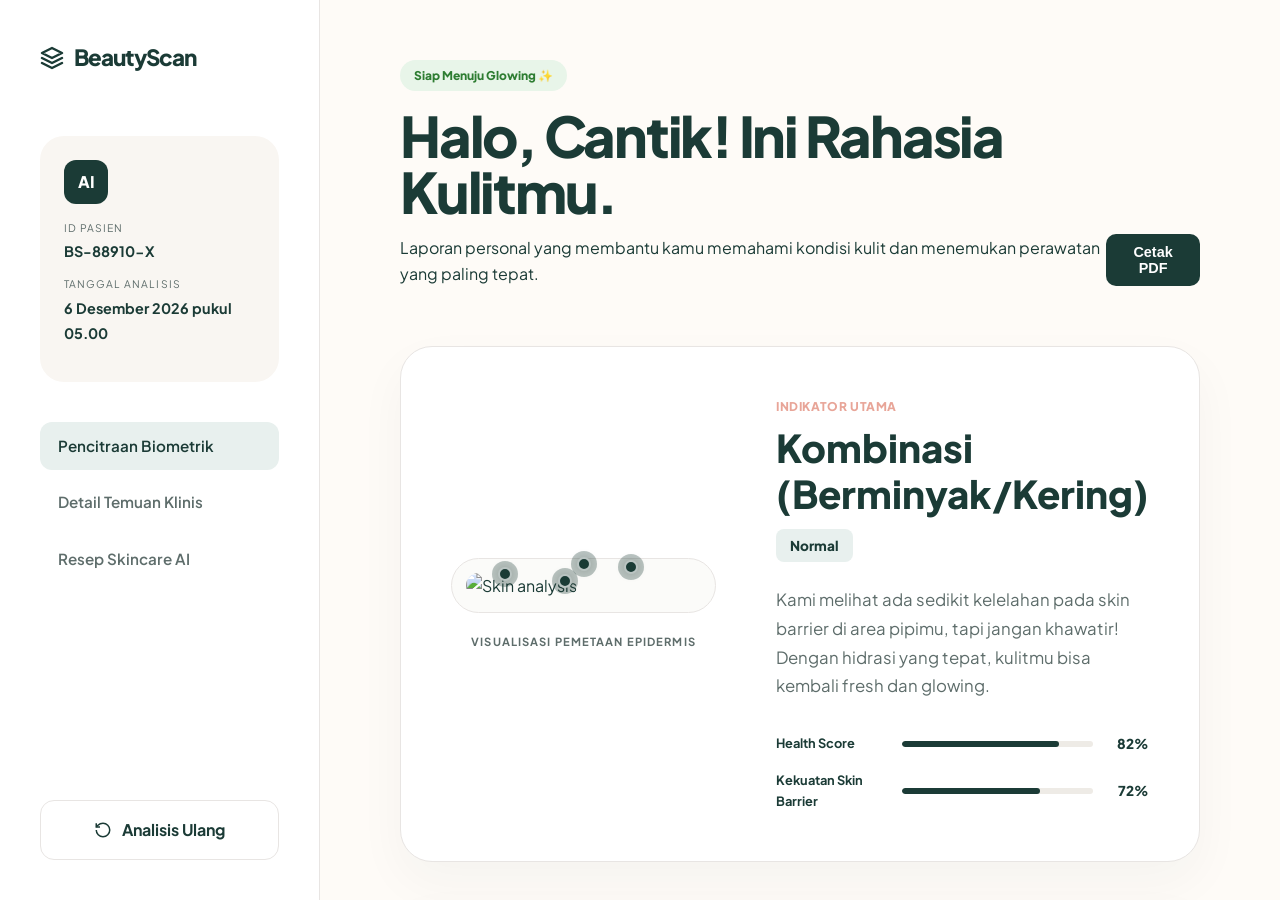
==== commit a8cf0e3b: "s" ====
--- a/result.html
+++ b/result.html
@@ -60,9 +60,9 @@
     <main class="report-main">
       <header class="report-header">
         <div class="header-content">
-          <span class="badge-status">Laporan Terverifikasi AI</span>
-          <h1>Skin Analysis Report</h1>
-          <p>Laporan diagnostik komprehensif berdasarkan pemetaan laser 3D dan analisis melanin epidermal.</p>
+          <span class="badge-status">Siap Menuju Glowing ✨</span>
+          <h1>Halo, Cantik! Ini Rahasia Kulitmu.</h1>
+          <p>Laporan personal yang membantu kamu memahami kondisi kulit dan menemukan perawatan yang paling tepat.</p>
         </div>
         <div class="header-action">
           <button class="btn-print" onclick="window.print()">Cetak PDF</button>
@@ -97,11 +97,11 @@
                  <div class="metric-track"><div class="metric-fill" style="width: 82%;"></div></div>
                  <div class="metric-value">82%</div>
                </div>
-               <div class="metric-item">
-                 <div class="metric-label">Barrier Resilience</div>
-                 <div class="metric-track"><div class="metric-fill" style="width: 65%;"></div></div>
-                 <div class="metric-value">65%</div>
-               </div>
+                <div class="metric-item">
+                  <div class="metric-label">Kekuatan Skin Barrier</div>
+                  <div class="metric-track"><div class="metric-fill" style="width: 65%;"></div></div>
+                  <div class="metric-value">65%</div>
+                </div>
             </div>
           </div>
         </div>
@@ -109,8 +109,8 @@
 
       <section id="detailed-analysis" class="section-card">
         <div class="section-header">
-          <h3>Detail Temuan Biologis</h3>
-          <p>Klik titik diagnosis pada foto wajah di atas untuk menyorot detail medis spesifik.</p>
+          <h3>Apa yang Kulitmu Katakan</h3>
+          <p>Klik titik di atas foto wajahmu untuk melihat penjelasan detail tentang setiap area kulitmu.</p>
         </div>
         <div id="resultCardsContainer" class="results-cards-grid">
           <!-- Dynamic Cards -->
@@ -119,9 +119,9 @@
 
       <section id="recommendations" class="section-card recommendation-box">
         <div class="section-header center">
-           <span class="badge-reco">Rekomendasi Ahli AI</span>
-           <h2>Preskripsi Skincare Personal</h2>
-           <p>Kurasi produk berdasarkan kebutuhan nutrisi dan perlindungan barrier kulit Anda.</p>
+           <span class="badge-reco">Kurasi Khusus Untukmu</span>
+           <h2>Rekomendasi Skincare Personal</h2>
+           <p>Dipilihkan khusus berdasarkan kebutuhan nutrisi dan perlindungan unik kulitmu.</p>
         </div>
 
         <!-- Custom Filter -->
@@ -141,19 +141,27 @@
         <div class="product-tabs-container">
           <div class="category-tabs">
             <button class="tab-btn active" data-cat="cleanser">
-               <div class="icon">🧼</div>
+               <div class="icon">
+                 <svg width="18" height="18" viewBox="0 0 24 24" fill="none" stroke="currentColor" stroke-width="2.5" stroke-linecap="round" stroke-linejoin="round"><path d="M12 22a7 7 0 0 0 7-7c0-2-1-3.9-3-5.5s-3.5-4-4-6.5c-.5 2.5-2 4.9-4 6.5C6 11.1 5 13 5 15a7 7 0 0 0 7 7z"/></svg>
+               </div>
                <span>Pembersih</span>
             </button>
             <button class="tab-btn" data-cat="moisturizer">
-               <div class="icon">🧴</div>
+               <div class="icon">
+                 <svg width="18" height="18" viewBox="0 0 24 24" fill="none" stroke="currentColor" stroke-width="2.5" stroke-linecap="round" stroke-linejoin="round"><path d="M18 11V6a2 2 0 0 0-2-2H8a2 2 0 0 0-2 2v5"/><path d="M15 2h-6"/><path d="m6 10 3 3v7a2 2 0 0 0 2 2h2a2 2 0 0 0 2-2v-7l3-3"/></svg>
+               </div>
                <span>Pelembap</span>
             </button>
             <button class="tab-btn" data-cat="serum">
-               <div class="icon">🧪</div>
+               <div class="icon">
+                 <svg width="18" height="18" viewBox="0 0 24 24" fill="none" stroke="currentColor" stroke-width="2.5" stroke-linecap="round" stroke-linejoin="round"><path d="m19 19-4-4"/><path d="M19 15v4h-4"/><path d="M3 15v4h4"/><path d="m3 19 4-4"/><path d="m20 4-4 4-2-2 4-4 2 2Z"/><path d="M10 14.5l-2.5-2.5"/><path d="m15.5 10-2-2"/></svg>
+               </div>
                <span>Serum</span>
             </button>
             <button class="tab-btn" data-cat="spf">
-               <div class="icon">☀️</div>
+               <div class="icon">
+                 <svg width="18" height="18" viewBox="0 0 24 24" fill="none" stroke="currentColor" stroke-width="2.5" stroke-linecap="round" stroke-linejoin="round"><circle cx="12" cy="12" r="4"/><path d="M12 2v2"/><path d="M12 20v2"/><path d="m4.93 4.93 1.41 1.41"/><path d="m17.66 17.66 1.41 1.41"/><path d="M2 12h2"/><path d="M20 12h2"/><path d="m6.34 17.66-1.41 1.41"/><path d="m19.07 4.93-1.41 1.41"/></svg>
+               </div>
                <span>Sunscreen</span>
             </button>
           </div>
--- a/style.css
+++ b/style.css
@@ -44,6 +44,12 @@
 .page-fade-in {
   opacity: 0;
   transition: opacity 0.5s ease-out;
+}
+
+html, body {
+  overflow-x: hidden;
+  width: 100%;
+  position: relative;
 }
 
 body {
@@ -89,9 +95,9 @@
 a { text-decoration: none; color: inherit; transition: var(--transition); }
 
 .container {
-  max-width: 100%;
+  max-width: 1400px;
   margin: 0 auto;
-  padding: 0 4%;
+  padding: 0 5%;
 }
 
 .alt-bg {
@@ -103,33 +109,48 @@
   display: inline-flex;
   align-items: center;
   justify-content: center;
+  border-radius: var(--radius-pill);
+  font-weight: 700;
+  transition: all 0.3s cubic-bezier(0.19, 1, 0.22, 1);
+  cursor: pointer;
+  text-align: center;
+}
+
+.btn-primary-large {
   background: var(--accent-main);
-  color: #FFFFFF;
-  border-radius: var(--radius-pill);
-  font-weight: 600;
-  transition: var(--transition);
-  box-shadow: 0 4px 14px rgba(27, 59, 54, 0.2);
+  color: white !important;
+  padding: 14px 32px;
+  font-size: 1.05rem;
+  border: 1px solid var(--accent-main);
+  box-shadow: 0 10px 25px rgba(27, 59, 54, 0.1);
 }
 
 .btn-cta {
-  padding: 10px 24px;
-  font-size: 0.95rem;
-}
-
-.btn-primary-large {
-  padding: 16px 36px;
-  font-size: 1.1rem;
-}
-
-.btn-cta:hover, .btn-primary-large:hover {
+  background: transparent;
+  color: var(--accent-main) !important;
+  padding: 14px 32px;
+  font-size: 1.05rem;
+  border: 1.5px solid var(--accent-main);
+}
+
+
+
+
+.btn-primary-large:hover {
   background: var(--accent-dark);
-  transform: translateY(-3px) scale(1.02);
-  box-shadow: 0 12px 28px rgba(27, 59, 54, 0.3);
-}
-
-.btn-cta:active, .btn-primary-large:active {
+  transform: translateY(-3px);
+  box-shadow: 0 15px 35px rgba(27, 59, 54, 0.2);
+}
+
+.btn-cta:hover {
+  background: var(--accent-light);
+  transform: translateY(-3px);
+}
+
+.btn-primary-large:active, .btn-cta:active {
   transform: translateY(-1px) scale(0.98);
 }
+
 
 /* ── HEADER ── */
 .app-header {
@@ -137,7 +158,7 @@
   background: transparent;
   position: fixed;
   top: 0; left: 0; right: 0;
-  z-index: 1000;
+  z-index: 2500; /* Higher than mobile menu overlay */
   transition: all 0.4s ease;
 }
 
@@ -149,11 +170,71 @@
   box-shadow: var(--shadow-sm);
 }
 
-.nav-container { display: flex; justify-content: space-between; align-items: center; max-width: 100%; margin: 0 auto; padding: 0 4%;}
-.logo { display:flex; align-items:center; gap:8px; font-weight:800; font-size:1.3rem; color:var(--text-main); letter-spacing: -0.02em;}
-.nav-links { display: flex; gap: 40px; font-weight: 500; font-size: 0.95rem; color: var(--text-muted); }
+.nav-container { display: flex; justify-content: space-between; align-items: center; max-width: 1400px; margin: 0 auto; padding: 0 5%;}
+.logo { display:flex; align-items:center; gap:10px; font-weight:800; font-size:1.4rem; color:var(--text-main); letter-spacing: -0.04em;}
+.hero-btns {
+  display: flex;
+  gap: 20px;
+  align-items: center;
+  flex-wrap: wrap;
+}
+
+.nav-links { display: flex; gap: 40px; font-weight: 600; font-size: 0.9rem; color: var(--text-muted); }
+.nav-links a { transition: all 0.3s ease; }
 .nav-links a:hover { color: var(--accent-main); }
-.nav-actions { display: flex; align-items: center; }
+.nav-actions { display: flex; align-items: center; gap: 15px; }
+
+/* Hamburger Menu Toggle */
+.mobile-toggle { 
+  display: none; 
+  background: transparent; 
+  border: none; 
+  cursor: pointer; 
+  padding: 10px; 
+  z-index: 2000; /* Extremely high to stay on top */
+  position: relative;
+}
+.mobile-toggle span { 
+  display: block; 
+  width: 25px; 
+  height: 2px; 
+  background: var(--text-main); /* Ensure visible color */
+  margin: 5px 0; 
+  transition: 0.3s; 
+}
+.mobile-toggle.active span { background: var(--text-main); }
+.mobile-toggle.active span:nth-child(1) { transform: rotate(-45deg) translate(-5px, 6px); }
+.mobile-toggle.active span:nth-child(2) { opacity: 0; }
+.mobile-toggle.active span:nth-child(3) { transform: rotate(45deg) translate(-5px, -6px); }
+
+/* Mobile Menu Overlay */
+.mobile-menu {
+  position: fixed; 
+  top: 0; 
+  right: -100%; 
+  width: 100%; 
+  height: 100vh;
+  background: white; 
+  z-index: 1500; 
+  padding: 120px 40px;
+  display: flex; 
+  flex-direction: column; 
+  gap: 30px;
+  transition: 0.4s cubic-bezier(0.19, 1, 0.22, 1);
+  box-shadow: -20px 0 60px rgba(0,0,0,0.1);
+}
+.mobile-menu.active { right: 0; }
+.mobile-menu a.menu-link { font-size: 1.5rem; font-weight: 800; color: var(--text-main); text-decoration: none; }
+.mobile-menu .btn-primary-large { 
+  margin-top: 20px; 
+  color: white !important; 
+  font-size: 1.1rem; 
+  padding: 20px; 
+  display: flex !important; /* Ensure it treats as block/flex */
+}
+
+
+
 
 /* ── HERO SECTION ── */
 .hero-section {
@@ -170,34 +251,40 @@
 }
 
 .hero-badge {
-  display: inline-block;
-  font-size: 0.85rem;
-  font-weight: 600;
+  display: inline-flex;
+  align-items: center;
+  gap: 10px;
+  font-size: 0.75rem;
+  font-weight: 800;
+  text-transform: uppercase;
+  letter-spacing: 0.1em;
   color: var(--accent-main);
   background: var(--accent-light);
-  padding: 6px 16px;
-  border-radius: var(--radius-pill);
-  margin-bottom: 24px;
+  padding: 8px 18px;
+  border-radius: 100px;
+  margin-bottom: 32px;
 }
 
 .hero-headline {
-  font-size: clamp(2.5rem, 5vw, 4.2rem);
+  font-size: clamp(2.8rem, 6vw, 4.8rem);
   font-weight: 800;
-  line-height: 1.15;
-  margin-bottom: 24px;
-  letter-spacing: -0.03em;
+  line-height: 1.05;
+  margin-bottom: 32px;
+  letter-spacing: -0.04em;
+  color: var(--text-main);
 }
 
 .hero-headline span {
-  color: var(--accent-main);
+  color: var(--accent-secondary);
 }
 
 .hero-subtitle {
-  font-size: 1.15rem;
+  font-size: 1.25rem;
   color: var(--text-muted);
-  margin-bottom: 40px;
-  max-width: 90%;
-  line-height: 1.7;
+  margin-bottom: 48px;
+  max-width: 85%;
+  line-height: 1.6;
+  font-weight: 500;
 }
 
 /* Hero Visual */
@@ -209,9 +296,10 @@
 }
 .hero-img {
   width: 100%;
-  height: 540px;
+  height: 600px;
   object-fit: cover;
   border-radius: var(--radius-xl);
+  box-shadow: 0 40px 80px rgba(27, 59, 54, 0.1);
 }
 
 .floating-badge {
@@ -300,19 +388,21 @@
 .img-main { grid-column: span 2; border-radius: var(--radius-lg); height: 400px; object-fit: cover; }
 .img-sub { border-radius: var(--radius-lg); height: 250px; object-fit: cover; }
 
-.content-block h2 {
-  font-size: clamp(2rem, 4vw, 3rem);
+.content-block h2, .grid-text-content h2 {
+  font-size: clamp(2.2rem, 4vw, 3.4rem);
   font-weight: 800;
   line-height: 1.1;
-  margin-bottom: 24px;
-  letter-spacing: -0.02em;
-}
-
-.content-block p {
-  font-size: 1.1rem;
+  margin-bottom: 32px;
+  letter-spacing: -0.03em;
+  color: var(--text-main);
+}
+
+.content-block p, .grid-text-content p {
+  font-size: 1.15rem;
   color: var(--text-muted);
-  margin-bottom: 32px;
-  max-width: 500px;
+  margin-bottom: 40px;
+  max-width: 520px;
+  line-height: 1.7;
 }
 
 .checklist {
@@ -508,17 +598,17 @@
 .upload-border-dashed {
   border: 2px dashed var(--accent-main);
   border-radius: var(--radius-lg);
-  padding: 60px 20px;
+  padding: 80px 40px;
   transition: var(--transition);
-  background: rgba(250, 218, 221, 0.1);
+  background: rgba(27, 59, 54, 0.02);
 }
 .modern-card.drag-over .upload-border-dashed {
   background: var(--accent-light);
   border-style: solid;
 }
-.cloud-icon { color: var(--accent-main); margin-bottom: 20px; }
-.upload-border-dashed h3 { font-size: 1.4rem; font-weight: 700; margin-bottom: 8px; }
-.drop-text { color: var(--text-muted); margin-bottom: 32px; }
+.cloud-icon { color: var(--accent-main); margin-bottom: 24px; opacity: 0.8; }
+.upload-border-dashed h3 { font-size: 1.6rem; font-weight: 800; margin-bottom: 12px; }
+.drop-text { color: var(--text-muted); margin-bottom: 40px; font-size: 1.1rem; }
 
 .sample-images-wrap { margin-top: 32px; }
 .sample-text { font-size: 0.9rem; color: var(--text-muted); margin-bottom: 16px; }
@@ -570,6 +660,57 @@
 .scan-hint { font-size: 0.9rem; color: var(--text-muted); }
 
 
+/* ── PREVIEW STATE (READY TO SCAN) ── */
+.ready-state-wrap { padding: 40px; }
+.preview-grid { 
+  display: grid; 
+  grid-template-columns: 1fr 340px; 
+  gap: 40px; 
+  text-align: left; 
+  align-items: start;
+}
+.preview-visual { display: flex; flex-direction: column; gap: 24px; }
+.image-preview-wrapper { 
+  position: relative; 
+  border-radius: 20px; 
+  overflow: hidden; 
+  border: 4px solid var(--accent-main); 
+  box-shadow: var(--shadow-md); 
+}
+.image-preview-wrapper img { width: 100%; height: 320px; object-fit: cover; display: block; }
+.preview-overlay-text { 
+  position: absolute; bottom: 0; width: 100%; 
+  background: rgba(27, 59, 54, 0.85); color: white; 
+  padding: 12px; font-size: 0.8rem; text-align: center; font-weight: 700; 
+}
+
+.ready-actions { display: flex; flex-direction: column; gap: 12px; }
+.btn-primary-large { color: white !important; }
+.btn-cancel { 
+  background: transparent; color: var(--text-muted); 
+  border: none; padding: 10px; font-weight: 700; cursor: pointer; transition: 0.3s; 
+}
+.btn-cancel:hover { color: var(--accent-main); }
+
+.preview-details { 
+  background: var(--base-bg); 
+  padding: 32px; 
+  border-radius: 24px; 
+  border: 1px solid var(--border-color); 
+}
+.preview-details h4 { font-size: 1.25rem; font-weight: 800; margin-bottom: 24px; color: var(--text-main); }
+.preview-checklist { list-style: none; padding: 0; margin: 0; }
+.preview-checklist li { display: flex; gap: 12px; align-items: flex-start; margin-bottom: 20px; font-size: 0.95rem; color: var(--text-muted); line-height: 1.4; }
+.preview-checklist li svg { flex-shrink: 0; margin-top: 2px; }
+.preview-checklist li strong { color: var(--text-main); }
+
+.ai-note-box { 
+  margin-top: 32px; padding: 20px; 
+  background: rgba(232, 165, 152, 0.1); border-radius: 16px; 
+  font-size: 0.85rem; color: var(--text-muted); line-height: 1.5;
+  border: 1px solid rgba(232, 165, 152, 0.2);
+}
+
 /* ── TESTIMONIALS ── */
 .testi-grid { display: grid; grid-template-columns: 1fr 1fr; gap: 32px; max-width: 900px; margin: 0 auto;}
 .testi-card {
@@ -585,6 +726,8 @@
 .t-avatar img { width: 48px; height: 48px; border-radius: 50%; object-fit: cover; }
 .t-info strong { font-weight: 700; display: block; }
 .t-info span { font-size: 0.85rem; color: var(--text-muted); }
+
+
 
 
 /* ── FOOTER ── */
@@ -818,27 +961,106 @@
 
 
 /* ── IMMERSIVE SCAN VIEW ── */
-.scan-fullscreen { display: flex; align-items: center; justify-content: center; width: 100vw; height: 100vh; padding: 40px; background: var(--base-bg); position: fixed; inset: 0; z-index: 1000; }
-.scan-layout-container { display: grid; grid-template-columns: 1.1fr 1fr; width: 100%; max-width: 1100px; height: 85vh; background: white; border-radius: 32px; overflow: hidden; box-shadow: 0 50px 100px rgba(27, 59, 54, 0.12); border: 1px solid rgba(27, 59, 54, 0.05); }
-.scan-visual-pane { background: #fbfbf9; display: flex; align-items: center; justify-content: center; padding: 40px; position: relative; overflow: hidden; border-right: 1px solid var(--border-color); }
-.scan-photo-frame { position: relative; width: 100%; max-width: 420px; max-height: calc(100% - 20px); aspect-ratio: 4/5; border-radius: 24px; overflow: hidden; box-shadow: 0 30px 60px rgba(27,59,54,0.12); display: flex; align-items: center; justify-content: center; }
-.scan-photo-frame img { width: 100%; height: 100%; object-fit: cover; }
-.scan-dashboard-pane { display: flex; flex-direction: column; padding: 60px 50px; background: white; }
-.scan-live-badge { display: inline-block; padding: 6px 14px; background: var(--accent-light); color: var(--accent-main); border-radius: 100px; font-size: 0.75rem; font-weight: 800; margin-bottom: 20px; letter-spacing: 0.05em; }
-.scan-msg { font-size: 2rem; font-weight: 800; line-height: 1.2; letter-spacing: -0.02em; margin-bottom: 12px; }
-.scan-sub { color: var(--text-muted); line-height: 1.6; margin-bottom: 40px; }
-.scan-progress-track { height: 10px; background: #F0f0ed; border-radius: 100px; overflow: hidden; margin-bottom: 12px; }
-.scan-progress-fill { height: 100%; background: linear-gradient(90deg, var(--accent-main), var(--accent-secondary)); transition: width 0.1s linear; }
-.progress-info { display: flex; justify-content: space-between; font-weight: 700; font-size: 0.85rem; margin-bottom: 8px; }
+.scan-fullscreen { 
+  display: flex; 
+  align-items: center; 
+  justify-content: center; 
+  width: 100vw; 
+  min-height: 100vh; 
+  padding: 40px; 
+  background: #FEFBF7; 
+  position: fixed; 
+  inset: 0; 
+  z-index: 1000; 
+  overflow-y: auto; 
+}
+.scan-layout-container { 
+  display: grid; 
+  grid-template-columns: 1.1fr 1fr; 
+  width: 100%; 
+  max-width: 1100px; 
+  min-height: 80vh;
+  margin: auto;
+  background: white; 
+  border-radius: 40px; 
+  overflow: hidden; 
+  box-shadow: 0 60px 120px rgba(27, 59, 54, 0.12); 
+  border: 1px solid rgba(27, 59, 54, 0.05); 
+}
+
+.scan-visual-pane { background: #F7F7F5; display: flex; align-items: center; justify-content: center; padding: 60px; position: relative; overflow: hidden; border-right: 1px solid var(--border-color); }
+
+/* Scientific Laser Scan Effect */
+.scan-photo-frame { position: relative; width: 100%; max-width: 440px; aspect-ratio: 4/5; border-radius: 32px; overflow: hidden; box-shadow: 0 40px 80px rgba(0,0,0,0.15); }
+.scan-photo-frame img { width: 100%; height: 100%; object-fit: cover; filter: grayscale(1) brightness(0.8); }
+.scan-laser { position: absolute; top: 0; left: 0; width: 100%; height: 4px; background: linear-gradient(90deg, transparent, var(--accent-main), transparent); box-shadow: 0 0 20px var(--accent-main); z-index: 5; animation: laserMove 3s ease-in-out infinite; }
+@keyframes laserMove { 0% { top: 0; } 50% { top: 100%; } 100% { top: 0; } }
+
+.scan-dashboard-pane { display: flex; flex-direction: column; padding: 70px 60px; background: white; justify-content: center; }
+.scan-live-badge { display: inline-flex; align-items: center; gap: 8px; padding: 6px 14px; background: #E8F5E9; color: #2E7D32; border-radius: 100px; font-size: 0.7rem; font-weight: 800; margin-bottom: 24px; letter-spacing: 0.1em; text-transform: uppercase; }
+.badge-dot-live { width: 6px; height: 6px; background: #2E7D32; border-radius: 50%; animation: pulseLive 1.5s infinite; }
+@keyframes pulseLive { 0% { opacity: 1; transform: scale(1); } 50% { opacity: 0.4; transform: scale(1.2); } 100% { opacity: 1; transform: scale(1); } }
+
+.scan-msg { font-size: 2.4rem; font-weight: 800; line-height: 1.1; margin-bottom: 16px; letter-spacing: -0.02em; }
+.scan-sub { color: var(--text-muted); line-height: 1.6; margin-bottom: 48px; font-size: 1.1rem; }
+
+.scan-progress-area { margin-bottom: 40px; }
+.scan-progress-track { height: 12px; background: #EEEBE6; border-radius: 100px; overflow: hidden; margin-bottom: 12px; }
+.scan-progress-fill { height: 100%; background: var(--accent-main); width: 0%; transition: width 0.3s ease; }
+.progress-info { display: flex; justify-content: space-between; font-weight: 800; font-size: 0.9rem; color: var(--text-main); }
+
+/* Analysis Steps List */
+.analysis-steps { display: flex; flex-direction: column; gap: 16px; }
+.step-item { display: flex; align-items: center; gap: 12px; font-size: 0.95rem; font-weight: 700; color: var(--text-muted); transition: all 0.3s ease; opacity: 0.5; }
+.step-item.active { color: var(--accent-main); opacity: 1; }
+.step-item.done { color: var(--text-main); opacity: 0.8; }
+.step-icon-check { width: 20px; height: 20px; display: flex; align-items: center; justify-content: center; border: 2px solid #DDD; border-radius: 50%; font-size: 0.7rem; }
+.step-item.done .step-icon-check { background: var(--accent-main); border-color: var(--accent-main); color: white; }
+
 
 /* ── UNIVERSAL RESPONSIVE POLISH ── */
 @media (max-width: 1024px) {
-  .hero-container { grid-template-columns: 1fr; text-align: center; gap: 40px; padding-top: 40px; }
-  .hero-subtitle { margin: 0 auto 40px; }
-  .medvi-grid { grid-template-columns: 1fr; gap: 40px; }
+  .mobile-toggle { display: block; }
+  .nav-links { display: none; } 
+  .nav-container { padding: 0 5%; }
+  .logo span { font-size: 1.2rem; }
+  .nav-actions .btn-cta { display: none; } /* Hide in header on mobile, keep in hero */
+
+  .hero-container { grid-template-columns: 1fr; text-align: center; gap: 40px; padding-top: 20px; padding-bottom: 60px; }
+  .hero-subtitle { margin: 0 auto 32px; width: 100%; max-width: 100%; font-size: 1.15rem; }
+  .hero-btns { flex-direction: column; width: 100%; gap: 12px; }
+  .hero-btns a { 
+    width: 100%; 
+    text-align: center; 
+    padding: 18px !important; 
+    font-size: 1rem !important;
+    display: flex !important;
+    justify-content: center;
+  }
+  .hero-img { height: 350px; } 
+
+  .badge-1 { right: 10px; top: 20px; font-size: 0.8rem; }
+  .badge-2 { left: 10px; bottom: 30px; font-size: 0.8rem; }
+
+  .medvi-grid { grid-template-columns: 1fr; gap: 30px; }
   .medvi-grid.reverse { direction: ltr; }
-  .steps-grid { grid-template-columns: 1fr; gap: 40px; }
-  .features-grid { grid-template-columns: 1fr; }
+  .grid-visual-composite { gap: 10px; padding: 0; }
+  .img-main { height: auto !important; max-height: 400px; width: 100%; }
+  
+  .steps-grid { grid-template-columns: 1fr; gap: 24px; }
+  .features-grid { grid-template-columns: 1fr; gap: 20px; }
+  
+  .upload-border-dashed { padding: 40px 20px; } /* Fixed height issue on mobile */
+  .drop-text { margin-bottom: 24px; font-size: 0.95rem; }
+  .btn-upload-massive { width: 100%; }
+
+  .preview-grid { grid-template-columns: 1fr; gap: 24px; }
+  .ready-state-wrap { padding: 24px; }
+  .image-preview-wrapper img { height: 260px; }
+  .preview-details { padding: 24px; }
+  
+  .testi-grid { grid-template-columns: 1fr; gap: 24px; padding: 0; }
+  .testi-card { padding: 30px 24px; }
   
   .report-container { flex-direction: column; }
   .report-sidebar { 
@@ -861,13 +1083,23 @@
   .results-cards-grid { grid-template-columns: 1fr; }
   .products-grid-modern { grid-template-columns: 1fr; }
   
-  .scan-layout-container { grid-template-columns: 1fr; height: auto; max-height: 95vh; overflow-y: auto; }
-  .scan-visual-pane { border-right: none; border-bottom: 1px solid var(--border-color); padding: 30px; }
-  .scan-dashboard-pane { padding: 30px 24px; }
+  .scan-layout-container { grid-template-columns: 1fr; min-height: auto; height: auto; max-width: 500px; }
+  .scan-visual-pane { border-right: none; border-bottom: 1px solid var(--border-color); padding: 40px 24px; }
+  .scan-dashboard-pane { padding: 40px 24px; }
+  .scan-photo-frame { max-width: 100%; }
 }
 
 @media (max-width: 640px) {
-  .hero-headline { font-size: 2.5rem; }
+  .hero-headline { font-size: 2.2rem; }
+  .hero-subtitle { font-size: 1.1rem; width: 100%; max-width: 100%; }
+  .hero-btns { flex-direction: column; width: 100%; }
+  .hero-btns a { width: 100%; text-align: center; }
+  .hero-img { height: 350px; } /* Adjusted for mobile */
+  
+  .scan-msg { font-size: 1.8rem; }
+  .scan-fullscreen { padding: 15px; }
+  .scan-layout-container { border-radius: 24px; }
+  
   .section-card { padding: 24px; border-radius: 20px; margin-bottom: 24px; }
   .report-header h1 { font-size: 2.22rem; }
   .diagnostic-grid { gap: 24px; }
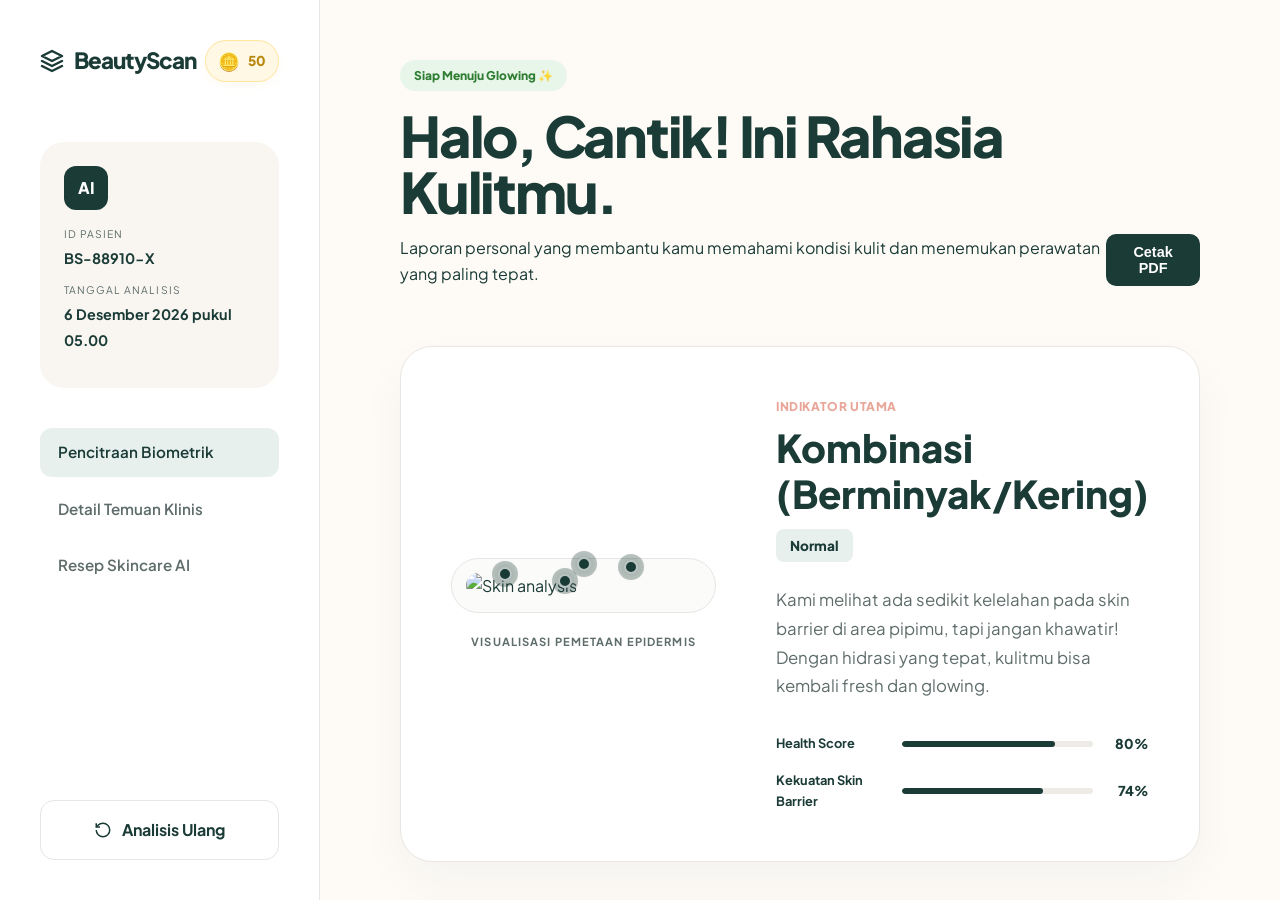
==== commit 0980d57d: "s" ====
--- a/result.html
+++ b/result.html
@@ -21,10 +21,14 @@
     
     <!-- Sidebar / Patient Info (Static but Premium) -->
     <aside class="report-sidebar">
-      <div class="sidebar-header">
+      <div class="sidebar-header" style="display:flex; justify-content:space-between; align-items:center; width:100%;">
         <div class="logo">
           <svg width="24" height="24" viewBox="0 0 24 24" fill="none" stroke="var(--accent-main)" stroke-width="2.5" stroke-linecap="round" stroke-linejoin="round"><path d="M12 2L2 7l10 5 10-5-10-5z"/><path d="M2 17l10 5 10-5"/><path d="M2 12l10 5 10-5"/></svg>
           <span>BeautyScan</span>
+        </div>
+        <div class="coin-badge" style="padding: 6px 12px; font-size: 0.85rem;">
+           <span class="coin-icon">🪙</span>
+           <span class="userCoins">50</span>
         </div>
       </div>
       
--- a/style.css
+++ b/style.css
@@ -182,9 +182,26 @@
 .nav-links { display: flex; gap: 40px; font-weight: 600; font-size: 0.9rem; color: var(--text-muted); }
 .nav-links a { transition: all 0.3s ease; }
 .nav-links a:hover { color: var(--accent-main); }
-.nav-actions { display: flex; align-items: center; gap: 15px; }
-
-/* Hamburger Menu Toggle */
+.nav-actions { display: flex; align-items: center; gap: 20px; }
+
+/* Coin Badge */
+.coin-badge {
+  display: flex;
+  align-items: center;
+  gap: 8px;
+  background: rgba(255, 184, 0, 0.1);
+  padding: 8px 16px;
+  border-radius: var(--radius-pill);
+  border: 1px solid rgba(255, 184, 0, 0.3);
+  font-weight: 800;
+  color: #B8860B; /* Golden brown */
+  font-size: 0.95rem;
+  box-shadow: 0 4px 10px rgba(255, 184, 0, 0.05);
+  transition: all 0.3s ease;
+}
+.coin-badge:hover { transform: scale(1.05); background: rgba(255, 184, 0, 0.15); }
+.coin-icon { font-size: 1.1rem; }
+
 .mobile-toggle { 
   display: none; 
   background: transparent; 
@@ -1127,3 +1144,36 @@
 .detail-row { font-size: 0.9rem; color: var(--text-muted); line-height: 1.6; margin-bottom: 16px; }
 .detail-row strong { display: block; color: var(--text-main); font-weight: 800; font-size: 0.7rem; text-transform: uppercase; letter-spacing: 0.1em; margin-bottom: 4px; }
 
+
+/* ── MODAL POPUP ── */
+.modal-overlay {
+  position: fixed; top: 0; left: 0; width: 100%; height: 100%;
+  background: rgba(27, 59, 54, 0.4); backdrop-filter: blur(8px);
+  display: none; align-items: center; justify-content: center;
+  z-index: 5000; opacity: 0; transition: opacity 0.3s ease;
+}
+.modal-overlay.active { display: flex; opacity: 1; }
+
+.modal-card {
+  background: white; width: 100%; max-width: 420px;
+  padding: 40px; border-radius: 32px; text-align: center;
+  transform: translateY(20px); transition: transform 0.4s cubic-bezier(0.175, 0.885, 0.32, 1.275);
+  box-shadow: 0 30px 60px rgba(0,0,0,0.15);
+}
+.modal-overlay.active .modal-card { transform: translateY(0); }
+
+.modal-icon { font-size: 3rem; margin-bottom: 24px; display: block; }
+.modal-card h3 { font-size: 1.5rem; font-weight: 800; margin-bottom: 12px; color: var(--text-main); }
+.modal-card p { color: var(--text-muted); line-height: 1.6; margin-bottom: 32px; }
+
+.modal-actions { display: flex; flex-direction: column; gap: 12px; }
+.modal-btn-primary { 
+  background: var(--accent-main); color: white; border: none; 
+  padding: 16px; border-radius: 100px; font-weight: 800; cursor: pointer;
+  transition: 0.3s;
+}
+.modal-btn-primary:hover { background: var(--accent-dark); transform: scale(1.02); }
+.modal-btn-secondary { 
+  background: transparent; color: var(--text-muted); border: none; 
+  padding: 10px; font-weight: 700; cursor: pointer;
+}
